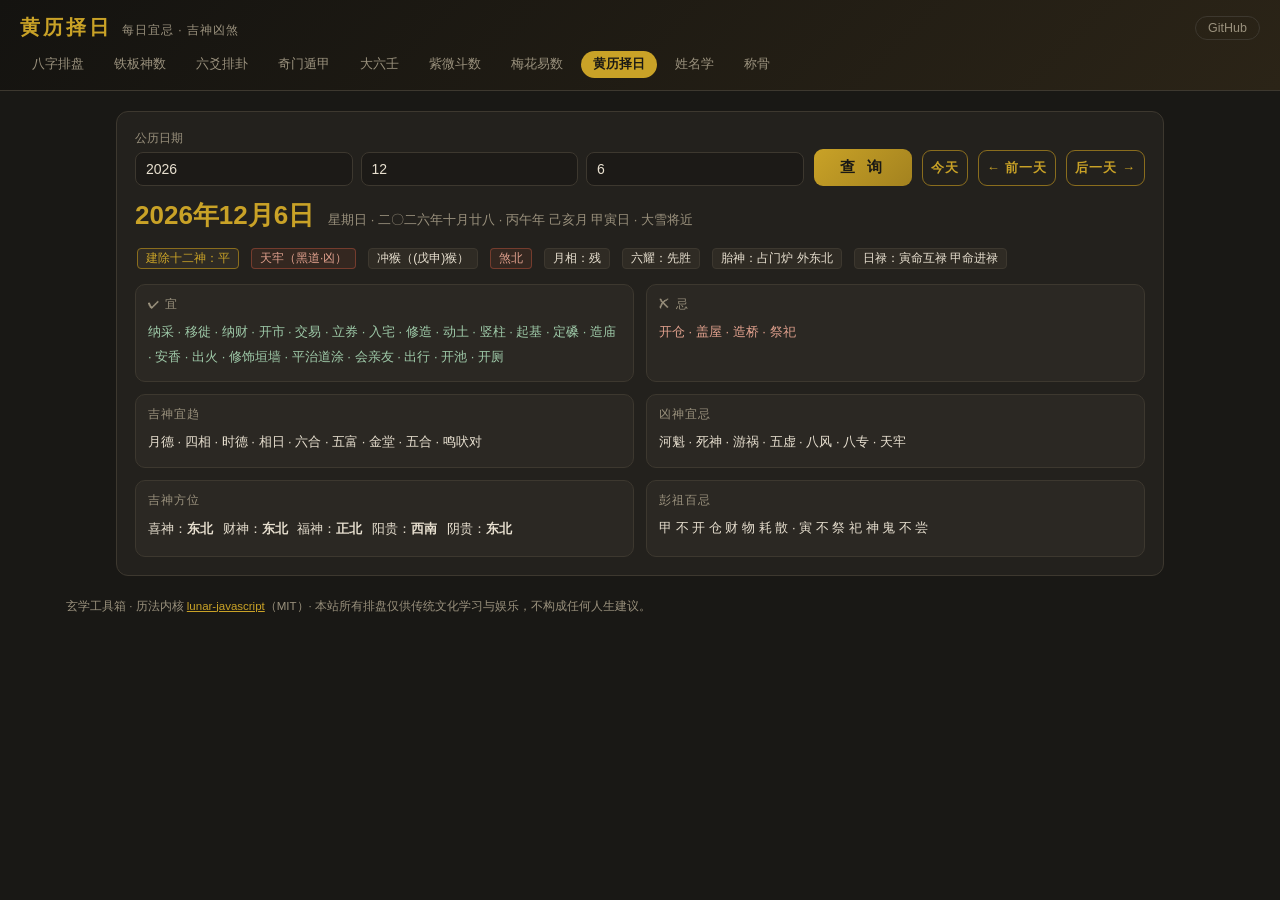
==== huangli.html @ 00526147 "feat: 玄学工具箱扩容至十工具（新增八门） - 六爻排卦：京房八宫程序化生成、纳甲装卦、六亲六兽世应、摇铜钱、用神指引 - 奇门遁甲：时家转盘、拆补定局（符头三元）、九星八门八神、九宫格排盘 - " ====
<!DOCTYPE html>
<html lang="zh-CN">
<head>
<meta charset="UTF-8">
<meta name="viewport" content="width=device-width, initial-scale=1.0">
<title>黄历 · 择日宜忌</title>
<link rel="icon" href="data:image/svg+xml,<svg xmlns='http://www.w3.org/2000/svg' viewBox='0 0 100 100'><text y='.9em' font-size='90'>历</text></svg>">
<link rel="stylesheet" href="common.css">
<script src="lunar.js"></script>
<script src="nav.js"></script>
<style>
.hl-head{display:flex;align-items:baseline;gap:14px;flex-wrap:wrap;margin-bottom:14px}
.hl-head .d{font-size:26px;color:var(--accent);font-weight:600}
.hl-head .s{font-size:13px;color:var(--muted)}
.hl-badges{display:flex;gap:8px;flex-wrap:wrap;margin-bottom:14px}
.hl-grid{display:grid;grid-template-columns:1fr 1fr;gap:12px}
@media(max-width:760px){.hl-grid{grid-template-columns:1fr}}
.hl-box{background:var(--card2);border:1px solid var(--line);border-radius:10px;padding:12px}
.hl-box .k{font-size:11.5px;color:var(--muted);letter-spacing:1px;margin-bottom:8px}
.hl-box .v{font-size:13px;line-height:1.9}
.hl-yi{color:#9ec9a8}.hl-ji{color:#e0a08d}
.dir{display:inline-block;margin:2px 6px 2px 0;font-size:12.5px}
</style>
</head>
<body>
<header>
  <div class="hrow">
    <h1>黄历择日<small>每日宜忌 · 吉神凶煞</small></h1>
    <a class="gh" href="https://github.com/exiadynames2026/xuanxue" target="_blank">GitHub</a>
  </div>
  <nav></nav>
</header>
<div class="wrap full">
  <div class="card">
    <div class="field" style="display:flex;gap:10px;align-items:end;flex-wrap:wrap">
      <div style="flex:1;min-width:200px"><label>公历日期</label>
        <div class="row">
          <input type="number" id="inY" value="2026" min="1900" max="2100">
          <input type="number" id="inM" value="11" min="1" max="12">
          <input type="number" id="inD" value="2" min="1" max="31">
        </div>
      </div>
      <button class="btn" style="width:auto;padding:9px 26px;margin:0" id="btnGo">查 询</button>
      <button class="btn ghost" style="width:auto;margin:0" id="btnToday">今天</button>
      <button class="btn ghost" style="width:auto;margin:0" id="btnPrev">← 前一天</button>
      <button class="btn ghost" style="width:auto;margin:0" id="btnNext">后一天 →</button>
    </div>
    <div id="result"><div class="empty">查询任意日期</div></div>
  </div>
</div>
<footer></footer>
<script>
"use strict";
XXNav.render("黄历择日"); XXNav.footer();
const $=s=>document.querySelector(s);
const WEEK=["日","一","二","三","四","五","六"];
function go(y,m,d){
  $("#inY").value=y; $("#inM").value=m; $("#inD").value=d;
  try{
    const solar=Solar.fromYmd(y,m,d), lunar=solar.getLunar();
    const chong=lunar.getDayChongDesc();
    $("#result").innerHTML=`
      <div class="hl-head">
        <span class="d">${y}年${m}月${d}日</span>
        <span class="s">星期${WEEK[(new Date(y,m-1,d)).getDay()]} · ${lunar.toString()} · ${lunar.getYearInGanZhi()}年 ${lunar.getMonthInGanZhi()}月 ${lunar.getDayInGanZhi()}日 · ${lunar.getJieQi()?"当日节气："+lunar.getJieQi():lunar.getNextJie().getName()+"将近"}</span>
      </div>
      <div class="hl-badges">
        <span class="pill gold">建除十二神：${lunar.getZhiXing()}</span>
        <span class="pill ${lunar.getDayTianShenLuck()==="吉"?"green":"red"}">${lunar.getDayTianShen()}（${lunar.getDayTianShenType()}·${lunar.getDayTianShenLuck()}）</span>
        <span class="pill">冲${lunar.getDayChongShengXiao()}（${chong}）</span>
        <span class="pill red">煞${lunar.getSha()}</span>
        <span class="pill">月相：${lunar.getYueXiang()}</span>
        <span class="pill">六耀：${lunar.getLiuYao()}</span>
        <span class="pill">胎神：${lunar.getDayPositionTai()}</span>
        <span class="pill">日禄：${lunar.getDayLu()}</span>
      </div>
      <div class="hl-grid">
        <div class="hl-box"><div class="k">✔ 宜</div><div class="v hl-yi">${lunar.getDayYi().join(" · ")}</div></div>
        <div class="hl-box"><div class="k">✘ 忌</div><div class="v hl-ji">${lunar.getDayJi().join(" · ")}</div></div>
        <div class="hl-box"><div class="k">吉神宜趋</div><div class="v">${lunar.getDayJiShen().join(" · ")}</div></div>
        <div class="hl-box"><div class="k">凶神宜忌</div><div class="v">${lunar.getDayXiongSha().join(" · ")}</div></div>
        <div class="hl-box"><div class="k">吉神方位</div><div class="v">
          <span class="dir">喜神：<b>${lunar.getDayPositionXiDesc()}</b></span>
          <span class="dir">财神：<b>${lunar.getDayPositionCaiDesc()}</b></span>
          <span class="dir">福神：<b>${lunar.getDayPositionFuDesc()}</b></span>
          <span class="dir">阳贵：<b>${lunar.getDayPositionYangGuiDesc()}</b></span>
          <span class="dir">阴贵：<b>${lunar.getDayPositionYinGuiDesc()}</b></span>
        </div></div>
        <div class="hl-box"><div class="k">彭祖百忌</div><div class="v">${lunar.getPengZuGan().replace(/(.)/g,"$1 ")} · ${lunar.getPengZuZhi().replace(/(.)/g,"$1 ")}</div></div>
      </div>`;
  }catch(e){ $("#result").innerHTML=`<div class="err" style="display:block">${e.message}</div>`; }
}
$("#btnGo").addEventListener("click",()=>go(+$("#inY").value,+$("#inM").value,+$("#inD").value));
$("#btnToday").addEventListener("click",()=>{ const t=new Date(); go(t.getFullYear(),t.getMonth()+1,t.getDate()); });
$("#btnPrev").addEventListener("click",()=>{ const t=new Date(+$("#inY").value,+$("#inM").value-1,+$("#inD").value-1); go(t.getFullYear(),t.getMonth()+1,t.getDate()); });
$("#btnNext").addEventListener("click",()=>{ const t=new Date(+$("#inY").value,+$("#inM").value-1,+$("#inD").value+1); go(t.getFullYear(),t.getMonth()+1,t.getDate()); });
window.addEventListener("load",()=>{ const t=new Date(); go(t.getFullYear(),t.getMonth()+1,t.getDate()); });
</script>
</body>
</html>
---- common.css ----
/* 玄学工具箱 · 共享样式（玄铁金主题） */
:root{
  --bg:#191815; --card:#23211d; --card2:#2b2823; --ink:#e8e0d0; --muted:#9a917d;
  --line:#3d382f; --accent:#c9a227; --accent2:#8a6d1d; --red:#b5533c; --ok:#4e8b5a; --blue:#5b84a8;
}
*{box-sizing:border-box;margin:0;padding:0}
body{font-family:"Microsoft YaHei","PingFang SC","Noto Sans SC",sans-serif;background:var(--bg);color:var(--ink);min-height:100vh}
header{background:linear-gradient(135deg,#141310,#2b2417);border-bottom:1px solid var(--line);padding:14px 20px 12px}
header .hrow{display:flex;align-items:center;justify-content:space-between;flex-wrap:wrap;gap:8px}
header h1{font-size:20px;letter-spacing:3px;color:var(--accent);font-weight:600}
header h1 small{font-size:12px;color:var(--muted);letter-spacing:1px;margin-left:10px;font-weight:400}
header a.gh{color:var(--muted);font-size:12.5px;text-decoration:none;border:1px solid var(--line);padding:4px 12px;border-radius:14px}
header a.gh:hover{color:var(--accent);border-color:var(--accent2)}
nav{margin-top:10px;display:flex;gap:6px;flex-wrap:wrap}
nav a{color:var(--muted);text-decoration:none;font-size:12.5px;padding:4px 11px;border-radius:14px;border:1px solid transparent}
nav a:hover{color:var(--accent)}
nav a.cur{color:#191815;background:var(--accent);font-weight:600}
.wrap{max-width:1180px;margin:20px auto;padding:0 16px;display:grid;grid-template-columns:320px 1fr;gap:18px;align-items:start}
.wrap.full{grid-template-columns:1fr;max-width:1080px}
@media(max-width:900px){.wrap{grid-template-columns:1fr}}
.card{background:var(--card);border:1px solid var(--line);border-radius:12px;padding:18px}
.card h2{font-size:14.5px;color:var(--accent);margin-bottom:14px;letter-spacing:1px;border-bottom:1px dashed var(--line);padding-bottom:8px}
.field{margin-bottom:12px}
.field label{display:block;font-size:12px;color:var(--muted);margin-bottom:5px}
input[type=text],input[type=number],select,textarea{width:100%;padding:8px 10px;border:1px solid var(--line);border-radius:8px;background:#1c1a17;color:var(--ink);font-size:14px;font-family:inherit}
input:focus,select:focus,textarea:focus{outline:2px solid #4d442c;border-color:var(--accent2)}
.row{display:flex;gap:8px}.row>*{flex:1}
.seg{display:flex;border:1px solid var(--line);border-radius:8px;overflow:hidden}
.seg button{flex:1;padding:8px 4px;border:none;background:transparent;font-size:13px;cursor:pointer;color:var(--muted);font-family:inherit}
.seg button.on{background:var(--accent);color:#191815;font-weight:600}
.btn{width:100%;padding:11px;border:none;border-radius:9px;background:linear-gradient(135deg,#c9a227,#a3821f);color:#191815;font-size:15px;letter-spacing:4px;cursor:pointer;font-family:inherit;font-weight:600;margin-top:6px}
.btn:hover{filter:brightness(1.1)}
.btn.ghost{background:transparent;color:var(--accent);border:1px solid var(--accent2);box-shadow:none;font-size:13px;padding:8px;letter-spacing:1px}
.hint{font-size:11.5px;color:var(--muted);margin-top:6px;line-height:1.7}
.tabs{display:flex;gap:4px;border-bottom:1px solid var(--line);margin-bottom:16px;flex-wrap:wrap}
.tabs button{padding:9px 15px;border:none;background:transparent;color:var(--muted);font-size:13.5px;cursor:pointer;border-radius:8px 8px 0 0;font-family:inherit}
.tabs button.on{color:var(--accent);background:var(--card2);border:1px solid var(--line);border-bottom-color:var(--card2)}
.pane{display:none}.pane.on{display:block}
table{width:100%;border-collapse:collapse;font-size:13px}
th,td{padding:8px;border-bottom:1px solid var(--line);text-align:left;vertical-align:top}
th{color:var(--muted);font-weight:400;font-size:12px;letter-spacing:1px}
.notice{background:rgba(181,83,60,.1);border:1px solid rgba(181,83,60,.35);border-radius:8px;padding:10px 14px;font-size:12.5px;color:#d9b09c;margin-bottom:14px;line-height:1.7}
.notice.gold{background:rgba(201,162,39,.08);border-color:rgba(201,162,39,.35);color:#d8c48a}
.empty{color:var(--muted);font-size:13px;text-align:center;padding:30px 0}
.pill{display:inline-block;background:#2f2b24;border:1px solid var(--line);border-radius:4px;padding:1px 8px;font-size:12px;margin:1px 2px;color:var(--ink)}
.pill.gold{border-color:var(--accent2);color:var(--accent)}
.pill.red{border-color:rgba(181,83,60,.5);color:#e0a08d;background:rgba(181,83,60,.12)}
.pill.green{border-color:rgba(78,139,90,.5);color:#9ec9a8;background:rgba(78,139,90,.1)}
.pill.blue{border-color:rgba(91,132,168,.5);color:#a8c4dd;background:rgba(91,132,168,.12)}
.doc{font-size:13px;line-height:2;color:var(--ink)}
.doc h3{color:var(--accent);font-size:14px;margin:16px 0 6px}
.doc code{background:#1c1a17;border:1px solid var(--line);border-radius:4px;padding:1px 6px;font-size:12px;color:var(--accent)}
.doc .mut{color:var(--muted);font-size:12px}
footer{max-width:1180px;margin:12px auto 30px;padding:0 16px;font-size:11.5px;color:var(--muted);line-height:1.8}
.err{background:rgba(181,83,60,.15);border:1px solid rgba(181,83,60,.4);color:#e0a08d;border-radius:8px;padding:10px 12px;font-size:13px;margin-bottom:12px;display:none}
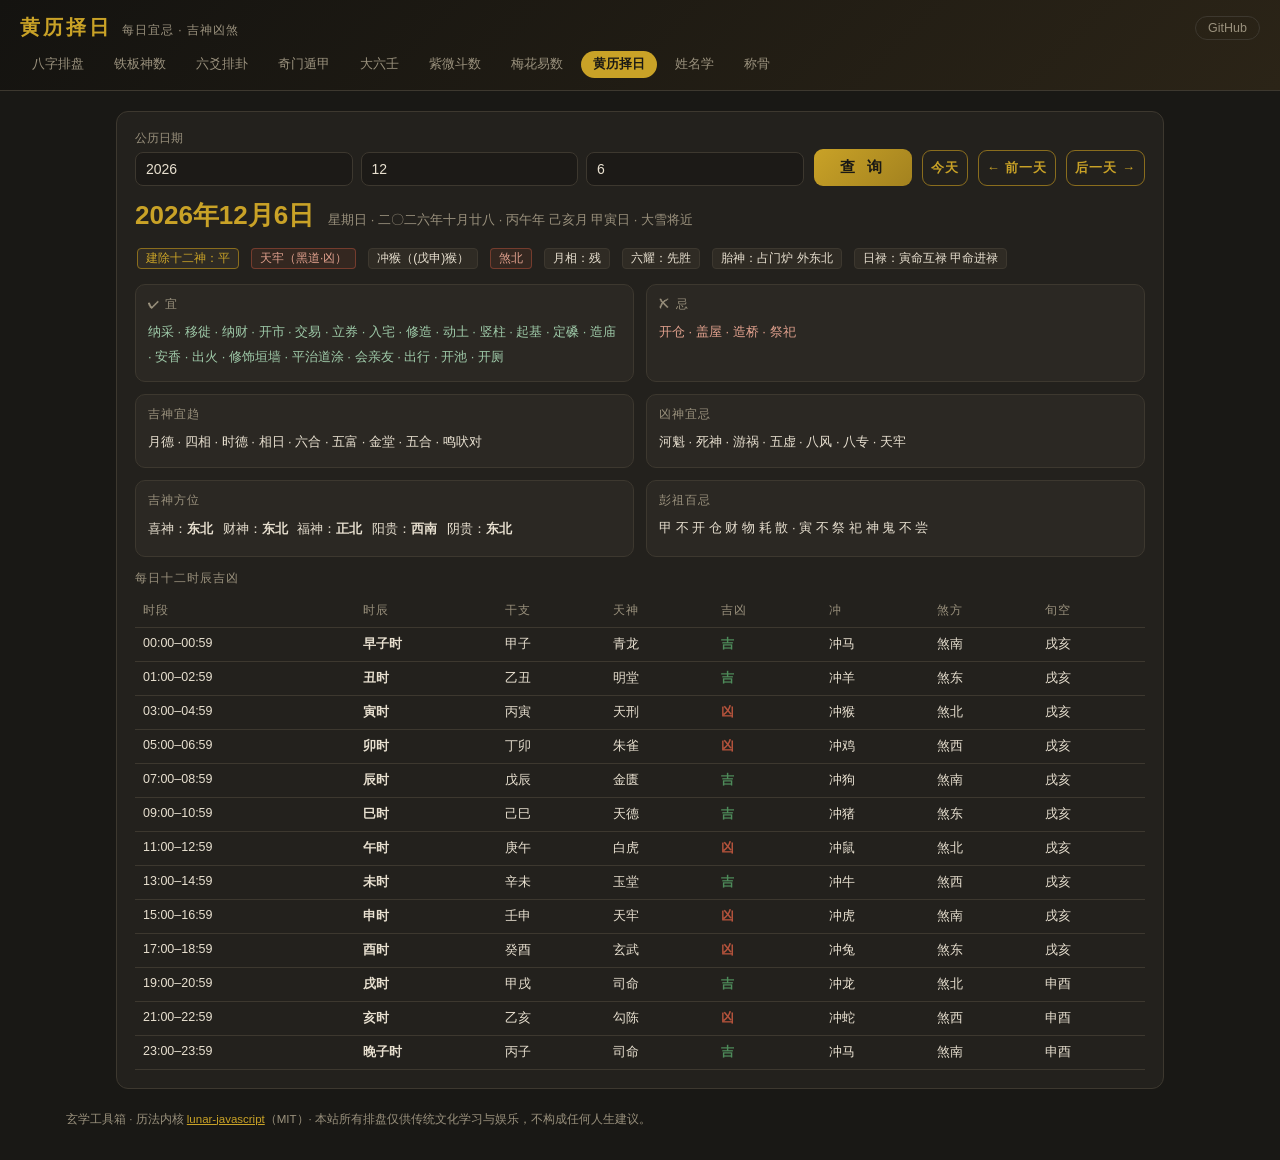
==== commit 1a954f7d: "feat: 全面核检补齐六项内容（+38 项断言至 230） - 八字：新增合冲刑害检测（天干五合化气/地支六合/三合局半合/三会方/六冲/相刑/相害/自刑，gz-relations.js 双端模块）" ====
--- a/huangli.html
+++ b/huangli.html
@@ -87,7 +87,11 @@
           <span class="dir">阴贵：<b>${lunar.getDayPositionYinGuiDesc()}</b></span>
         </div></div>
         <div class="hl-box"><div class="k">彭祖百忌</div><div class="v">${lunar.getPengZuGan().replace(/(.)/g,"$1 ")} · ${lunar.getPengZuZhi().replace(/(.)/g,"$1 ")}</div></div>
-      </div>`;
+      </div>
+      <div style="margin-top:14px"><div class="k" style="font-size:11.5px;color:var(--muted);letter-spacing:1px;margin-bottom:8px">每日十二时辰吉凶</div>
+      <table style="font-size:12.5px"><tr><th>时段</th><th>时辰</th><th>干支</th><th>天神</th><th>吉凶</th><th>冲</th><th>煞方</th><th>旬空</th></tr>
+      ${lunar.getTimes().map(t=>`<tr><td>${t.getMinHm()}–${t.getMaxHm()}</td><td><b>${t.getGanZhi()[1]==="子"&&(t.getMinHm()==="23:00")?"晚":(t.getGanZhi()[1]==="子"?"早":"")}${t.getGanZhi()[1]}时</b></td><td>${t.getGanZhi()}</td><td>${t.getTianShen()}</td><td style="color:${t.getTianShenLuck()==="吉"?"var(--ok)":"var(--red)"}"><b>${t.getTianShenLuck()}</b></td><td>冲${t.getChongShengXiao()}</td><td>煞${t.getSha()}</td><td>${t.getXunKong()}</td></tr>`).join("")}
+      </table></div>`;
   }catch(e){ $("#result").innerHTML=`<div class="err" style="display:block">${e.message}</div>`; }
 }
 $("#btnGo").addEventListener("click",()=>go(+$("#inY").value,+$("#inM").value,+$("#inD").value));
